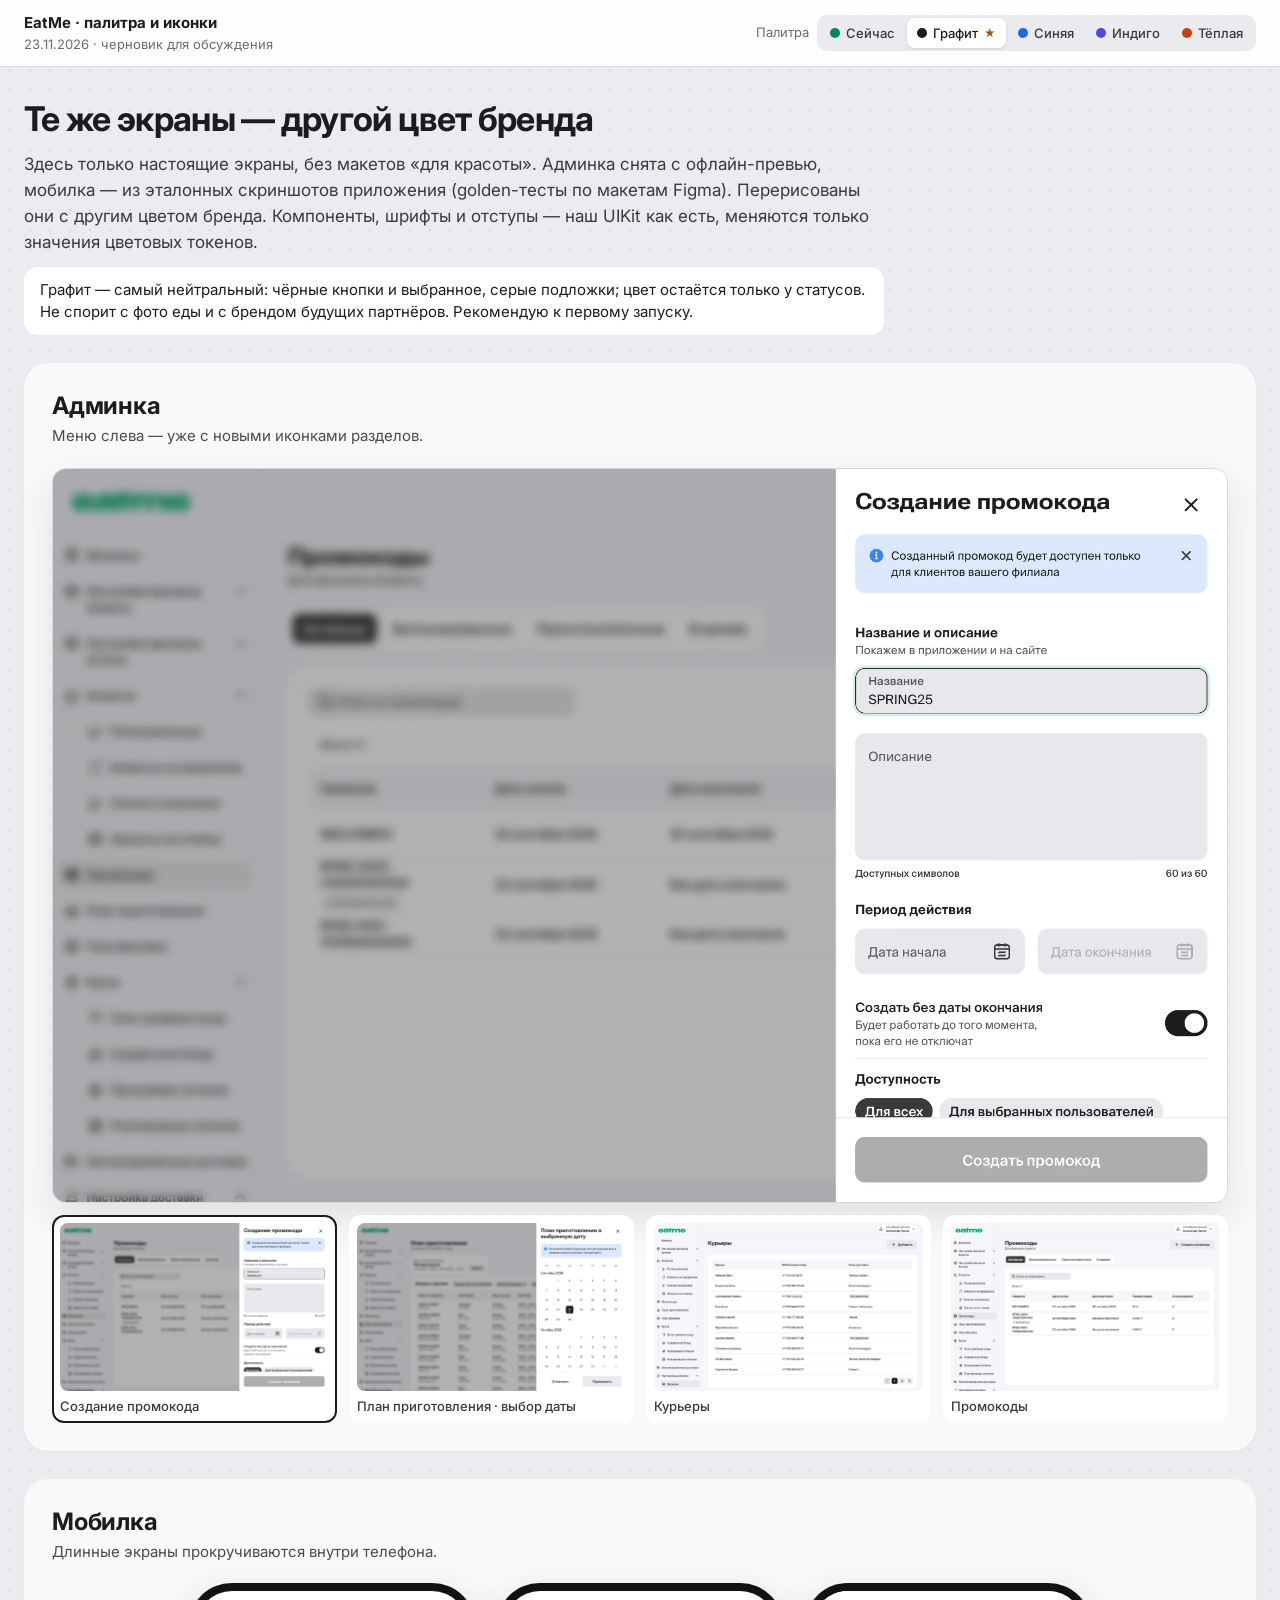
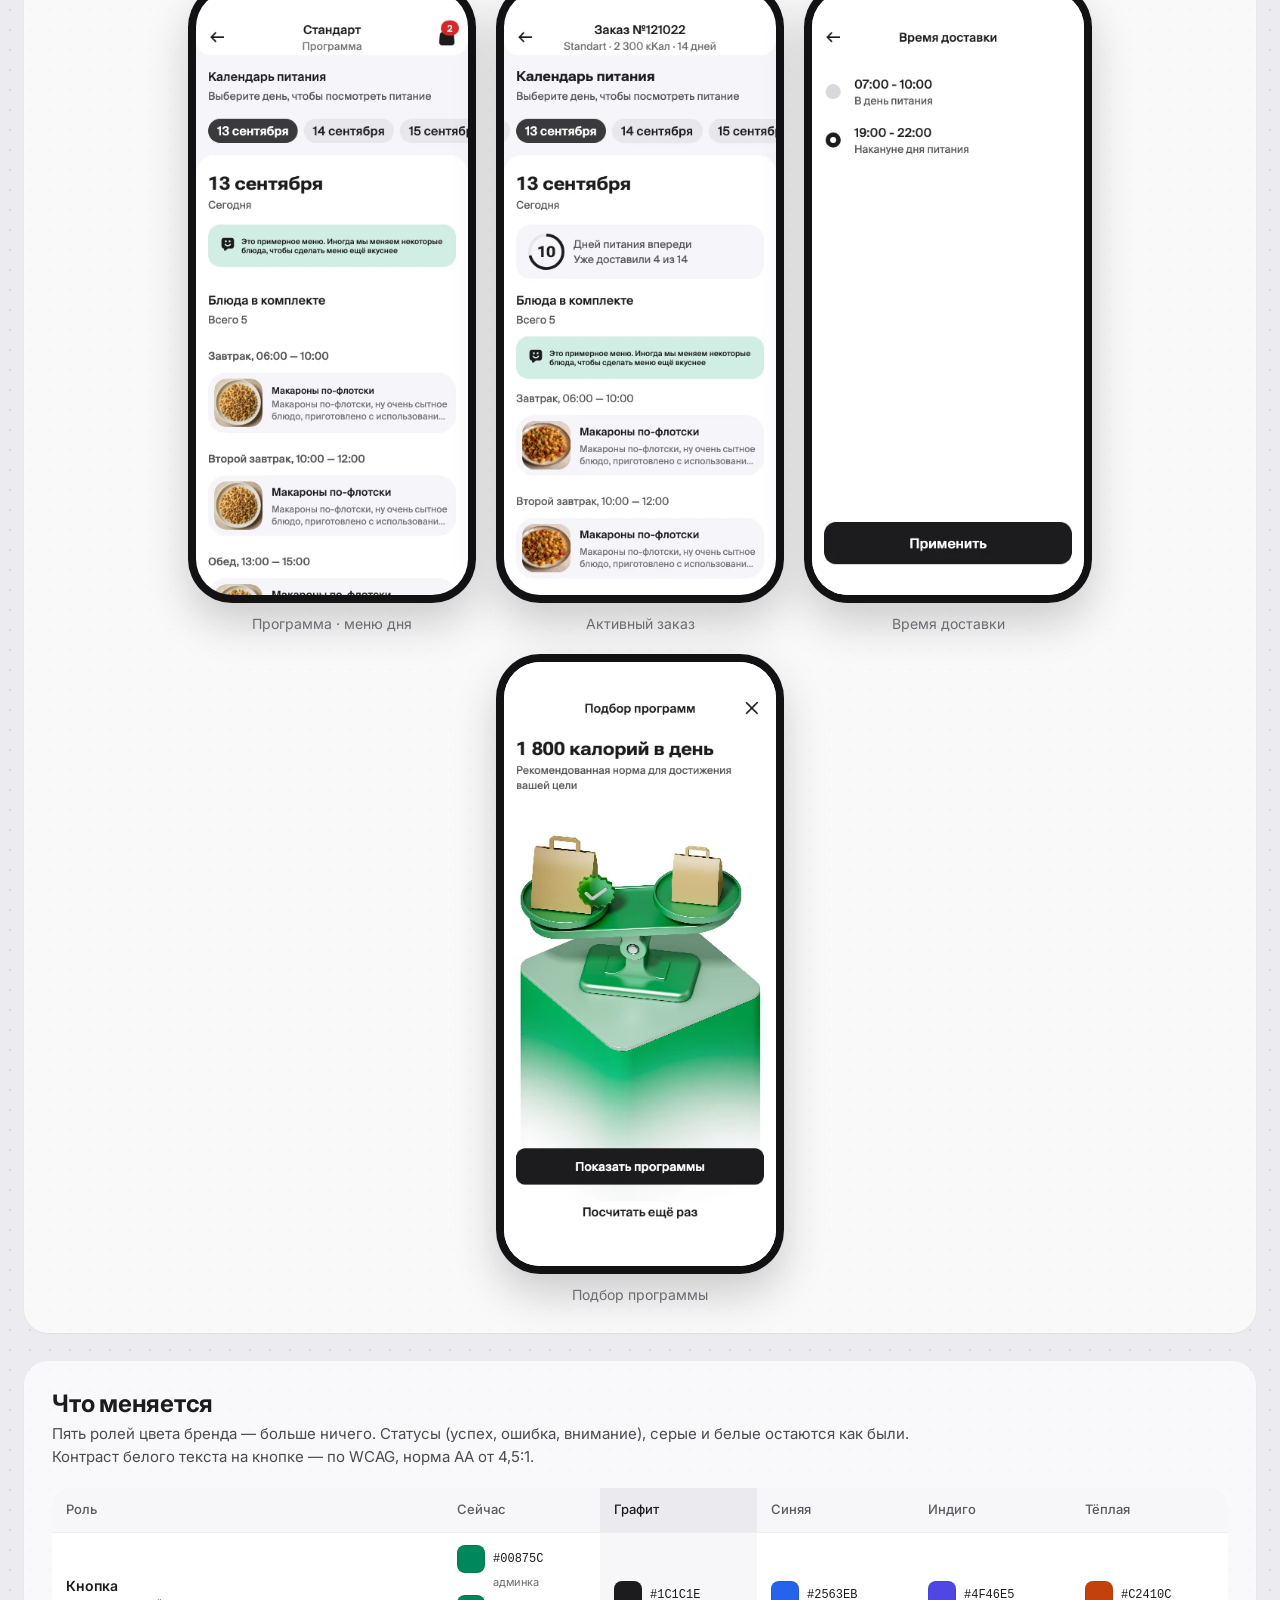
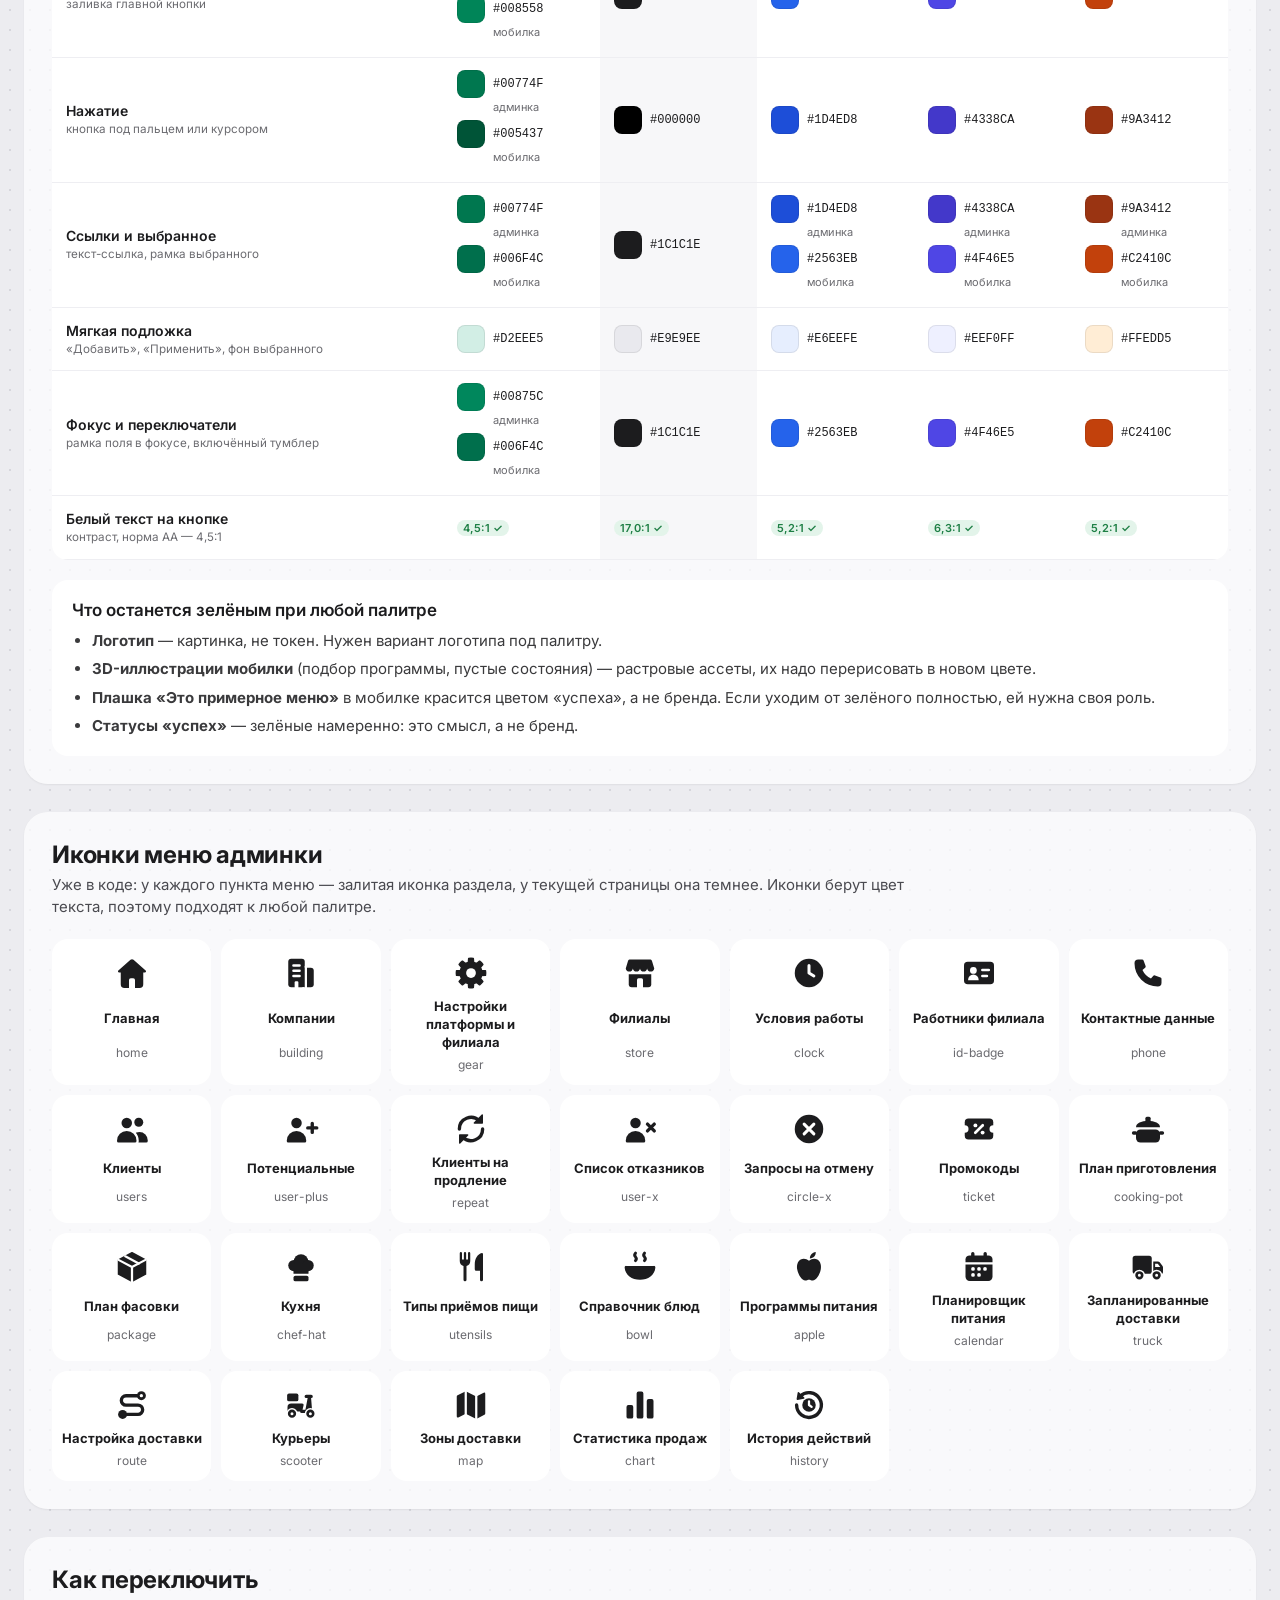
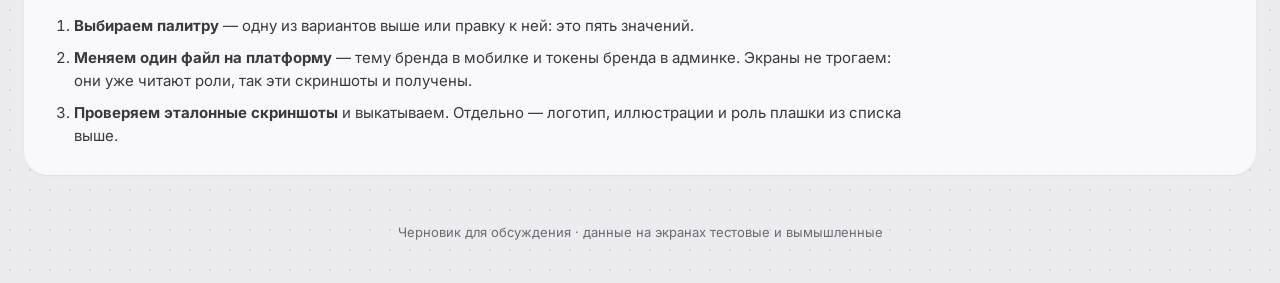
==== index.html @ 9a219c7a "Палитра без зелёного на настоящих экранах и иконки меню админки" ====
<!doctype html>
<html lang="ru" data-palette="graphite">
  <head>
    <meta charset="utf-8" />
    <meta name="viewport" content="width=device-width, initial-scale=1" />
    <meta name="robots" content="noindex, nofollow" />
    <title>EatMe — палитра без зелёного и иконки меню админки</title>
    <link rel="preconnect" href="https://fonts.googleapis.com" />
    <link rel="preconnect" href="https://fonts.gstatic.com" crossorigin />
    <link
      rel="stylesheet"
      href="https://fonts.googleapis.com/css2?family=Inter:wght@400;500;600;700&display=swap"
    />
    <link rel="stylesheet" href="styles.css" />
  </head>
  <body>
    <header class="toolbar">
      <div class="toolbar-title">
        <strong>EatMe · палитра и иконки</strong>
        <span>23.11.2026 · черновик для обсуждения</span>
      </div>
      <div class="control" role="group" aria-label="Палитра">
        <span class="control-label">Палитра</span>
        <div class="segmented" id="palette-switch"></div>
      </div>
    </header>

    <main>
      <section class="intro">
        <h1>Те же экраны — другой цвет бренда</h1>
        <p>
          Здесь только настоящие экраны, без макетов «для красоты». Админка снята с
          офлайн-превью, мобилка — из эталонных скриншотов приложения (golden-тесты по
          макетам Figma). Перерисованы они с другим цветом бренда. Компоненты, шрифты и
          отступы — наш UIKit как есть, меняются только значения цветовых токенов.
        </p>
        <p class="palette-note" id="palette-note"></p>
      </section>

      <section id="admin" class="board">
        <div class="board-head">
          <h2>Админка</h2>
          <p>Меню слева — уже с новыми иконками разделов.</p>
        </div>
        <div class="viewer">
          <img id="admin-main" class="viewer-main" alt="" />
          <div class="thumbs" id="admin-thumbs"></div>
        </div>
      </section>

      <section id="mobile" class="board">
        <div class="board-head">
          <h2>Мобилка</h2>
          <p>Длинные экраны прокручиваются внутри телефона.</p>
        </div>
        <div class="phones" id="phones"></div>
      </section>

      <section id="tokens" class="board">
        <div class="board-head">
          <h2>Что меняется</h2>
          <p>
            Пять ролей цвета бренда — больше ничего. Статусы (успех, ошибка, внимание),
            серые и белые остаются как были. Контраст белого текста на кнопке — по WCAG,
            норма AA от 4,5:1.
          </p>
        </div>
        <div class="table-wrap"><table class="tokens" id="token-table"></table></div>
        <div class="findings">
          <h3>Что останется зелёным при любой палитре</h3>
          <ul>
            <li><b>Логотип</b> — картинка, не токен. Нужен вариант логотипа под палитру.</li>
            <li>
              <b>3D-иллюстрации мобилки</b> (подбор программы, пустые состояния) — растровые
              ассеты, их надо перерисовать в новом цвете.
            </li>
            <li>
              <b>Плашка «Это примерное меню»</b> в мобилке красится цветом «успеха», а не
              бренда. Если уходим от зелёного полностью, ей нужна своя роль.
            </li>
            <li><b>Статусы «успех»</b> — зелёные намеренно: это смысл, а не бренд.</li>
          </ul>
        </div>
      </section>

      <section id="icons" class="board">
        <div class="board-head">
          <h2>Иконки меню админки</h2>
          <p>
            Уже в коде: у каждого пункта меню — залитая иконка раздела, у текущей страницы
            она темнее. Иконки берут цвет текста, поэтому подходят к любой палитре.
          </p>
        </div>
        <div class="glyphs" id="glyphs"></div>
      </section>

      <section id="rollout" class="board">
        <div class="board-head">
          <h2>Как переключить</h2>
        </div>
        <ol class="rollout">
          <li>
            <b>Выбираем палитру</b> — одну из вариантов выше или правку к ней: это пять
            значений.
          </li>
          <li>
            <b>Меняем один файл на платформу</b> — тему бренда в мобилке и токены бренда в
            админке. Экраны не трогаем: они уже читают роли, так эти скриншоты и получены.
          </li>
          <li>
            <b>Проверяем эталонные скриншоты</b> и выкатываем. Отдельно — логотип,
            иллюстрации и роль плашки из списка выше.
          </li>
        </ol>
      </section>
    </main>

    <footer class="foot">Черновик для обсуждения · данные на экранах тестовые и вымышленные</footer>
    <script src="app.js"></script>
  </body>
</html>
---- styles.css ----
* {
  box-sizing: border-box;
}

html {
  scroll-behavior: smooth;
  scroll-padding-top: 88px;
}

body {
  margin: 0;
  color: #1c1c1e;
  font: 400 15px/1.5 'Inter', system-ui, sans-serif;
  background-color: #ececf0;
  background-image: radial-gradient(#d6d6dc 1px, transparent 1px);
  background-size: 20px 20px;
}

h1,
h2,
h3,
p {
  margin: 0;
}

.toolbar {
  position: sticky;
  top: 0;
  z-index: 10;
  display: flex;
  flex-wrap: wrap;
  gap: 12px 24px;
  align-items: center;
  justify-content: space-between;
  padding: 12px 24px;
  border-bottom: 1px solid #dcdce2;
  background: rgb(255 255 255 / 92%);
  backdrop-filter: blur(12px);
}

.toolbar-title {
  display: grid;
}

.toolbar-title span,
.control-label {
  color: #6b6b70;
  font-size: 13px;
}

.control {
  display: flex;
  gap: 8px;
  align-items: center;
}

.segmented {
  display: flex;
  flex-wrap: wrap;
  gap: 2px;
  padding: 3px;
  border-radius: 10px;
  background: #ebebef;
}

.segmented button {
  display: inline-flex;
  gap: 6px;
  align-items: center;
  padding: 6px 10px;
  border: 0;
  border-radius: 8px;
  color: #3a3a3c;
  font: 500 13px/18px 'Inter', system-ui, sans-serif;
  background: transparent;
  cursor: pointer;
}

.segmented button[aria-pressed='true'] {
  color: #1c1c1e;
  background: #ffffff;
  box-shadow: 0 1px 3px rgb(0 0 0 / 12%);
}

.dot {
  width: 10px;
  height: 10px;
  border-radius: 50%;
}

.star {
  color: #a35400;
  font-size: 11px;
}

main {
  display: grid;
  gap: 28px;
  max-width: 1320px;
  margin: 0 auto;
  padding: 32px 24px 48px;
}

.intro {
  display: grid;
  gap: 12px;
  max-width: 860px;
}

.intro h1 {
  font: 700 34px/40px 'Inter', system-ui, sans-serif;
  letter-spacing: -0.02em;
}

.intro p {
  color: #3a3a3c;
  font-size: 17px;
  line-height: 26px;
}

.intro .palette-note {
  padding: 12px 16px;
  border-radius: 14px;
  color: #1c1c1e;
  font-size: 15px;
  line-height: 22px;
  background: #ffffff;
}

.board {
  display: grid;
  gap: 20px;
  padding: 28px;
  border-radius: 24px;
  background: rgb(255 255 255 / 70%);
  box-shadow: 0 1px 2px rgb(0 0 0 / 6%);
}

.board-head {
  display: grid;
  gap: 4px;
  max-width: 860px;
}

.board-head h2 {
  font: 700 24px/30px 'Inter', system-ui, sans-serif;
  letter-spacing: -0.01em;
}

.board-head p {
  color: #4a4a50;
}

/* Admin viewer */
.viewer {
  display: grid;
  gap: 12px;
}

.viewer-main {
  width: 100%;
  aspect-ratio: 1440 / 900;
  border: 1px solid #d7d7dd;
  border-radius: 14px;
  background: #ffffff;
  box-shadow: 0 16px 40px rgb(0 0 0 / 10%);
}

.thumbs {
  display: grid;
  grid-template-columns: repeat(4, minmax(0, 1fr));
  gap: 12px;
}

.thumb {
  display: grid;
  gap: 6px;
  padding: 6px;
  border: 2px solid transparent;
  border-radius: 12px;
  color: #3a3a3c;
  font: 500 13px/18px 'Inter', system-ui, sans-serif;
  text-align: left;
  background: #ffffff;
  cursor: pointer;
}

.thumb img {
  width: 100%;
  aspect-ratio: 1440 / 900;
  border-radius: 8px;
}

.thumb[aria-pressed='true'] {
  border-color: #1c1c1e;
}

/* Phones */
.phones {
  display: flex;
  flex-wrap: wrap;
  gap: 20px;
  justify-content: center;
}

.phone-cell {
  display: grid;
  gap: 10px;
  justify-items: center;
  margin: 0;
}

.phone {
  width: 288px;
  height: 620px;
  padding: 8px;
  border-radius: 44px;
  background: #121214;
  box-shadow: 0 20px 44px rgb(0 0 0 / 18%);
}

.phone-screen {
  height: 100%;
  overflow-y: auto;
  border-radius: 36px;
  background: #ffffff;
  scrollbar-width: none;
}

.phone-screen::-webkit-scrollbar {
  display: none;
}

.phone-screen img {
  display: block;
  width: 100%;
}

figcaption {
  color: #6b6b70;
  font-size: 14px;
}

/* Tokens */
.table-wrap {
  overflow-x: auto;
}

.tokens {
  width: 100%;
  min-width: 760px;
  border-collapse: separate;
  border-spacing: 0;
  overflow: hidden;
  border-radius: 16px;
  background: #ffffff;
}

.tokens th,
.tokens td {
  padding: 12px 14px;
  border-bottom: 1px solid #eeeef2;
  text-align: left;
  vertical-align: middle;
}

.tokens thead th {
  color: #5a5a60;
  font-size: 13px;
  font-weight: 500;
  background: #f7f7f9;
}

.tokens thead th.is-current {
  color: #1c1c1e;
  background: #ebebef;
}

.tokens td.is-current {
  background: #f7f7f9;
}

.tokens tbody th {
  font-size: 14px;
  font-weight: 600;
}

.tokens tbody th small {
  display: block;
  color: #6b6b70;
  font-weight: 400;
}

.cell {
  display: flex;
  gap: 8px;
  align-items: center;
  font: 500 12px/16px ui-monospace, SFMono-Regular, Menlo, monospace;
}

.cell i {
  flex: none;
  width: 28px;
  height: 28px;
  border: 1px solid rgb(0 0 0 / 8%);
  border-radius: 8px;
}

.aa {
  padding: 1px 6px;
  border-radius: 999px;
  font: 600 11px/16px 'Inter', system-ui, sans-serif;
  white-space: nowrap;
}

.aa-ok { color: #1e7f45; background: #e3f4ea; }
.aa-low { color: #a35400; background: #fff1dc; }

.findings {
  display: grid;
  gap: 8px;
  padding: 18px 20px;
  border-radius: 16px;
  background: #ffffff;
}

.findings h3 {
  font: 600 17px/24px 'Inter', system-ui, sans-serif;
}

.findings ul {
  display: grid;
  gap: 6px;
  margin: 0;
  padding-left: 20px;
  color: #3a3a3c;
}

/* Glyphs */
.glyphs {
  display: grid;
  grid-template-columns: repeat(auto-fill, minmax(150px, 1fr));
  gap: 10px;
}

.glyph {
  display: grid;
  gap: 6px;
  justify-items: center;
  padding: 16px 8px 12px;
  border-radius: 16px;
  text-align: center;
  background: #ffffff;
}

.glyph svg {
  width: 36px;
  height: 36px;
  color: #1c1c1e;
}

.glyph b {
  font-size: 13px;
  line-height: 18px;
}

.glyph small {
  color: #6b6b70;
  font-size: 12px;
  line-height: 16px;
}

.rollout {
  display: grid;
  gap: 10px;
  max-width: 860px;
  margin: 0;
  padding-left: 22px;
  color: #3a3a3c;
}

.rollout code {
  padding: 1px 6px;
  border-radius: 6px;
  font: 500 13px/20px ui-monospace, SFMono-Regular, Menlo, monospace;
  background: #ebebef;
}

.foot {
  padding: 0 24px 40px;
  color: #6b6b70;
  font-size: 13px;
  text-align: center;
}

@media (max-width: 720px) {
  .toolbar {
    position: static;
  }

  main {
    padding: 20px 12px 40px;
  }

  .board {
    padding: 18px;
  }

  .thumbs {
    grid-template-columns: repeat(2, minmax(0, 1fr));
  }

  .intro h1 {
    font-size: 28px;
    line-height: 34px;
  }
}

.cell-note {
  display: block;
  margin: 2px 0 6px 36px;
  color: #6b6b70;
  font-size: 11px;
  line-height: 14px;
}
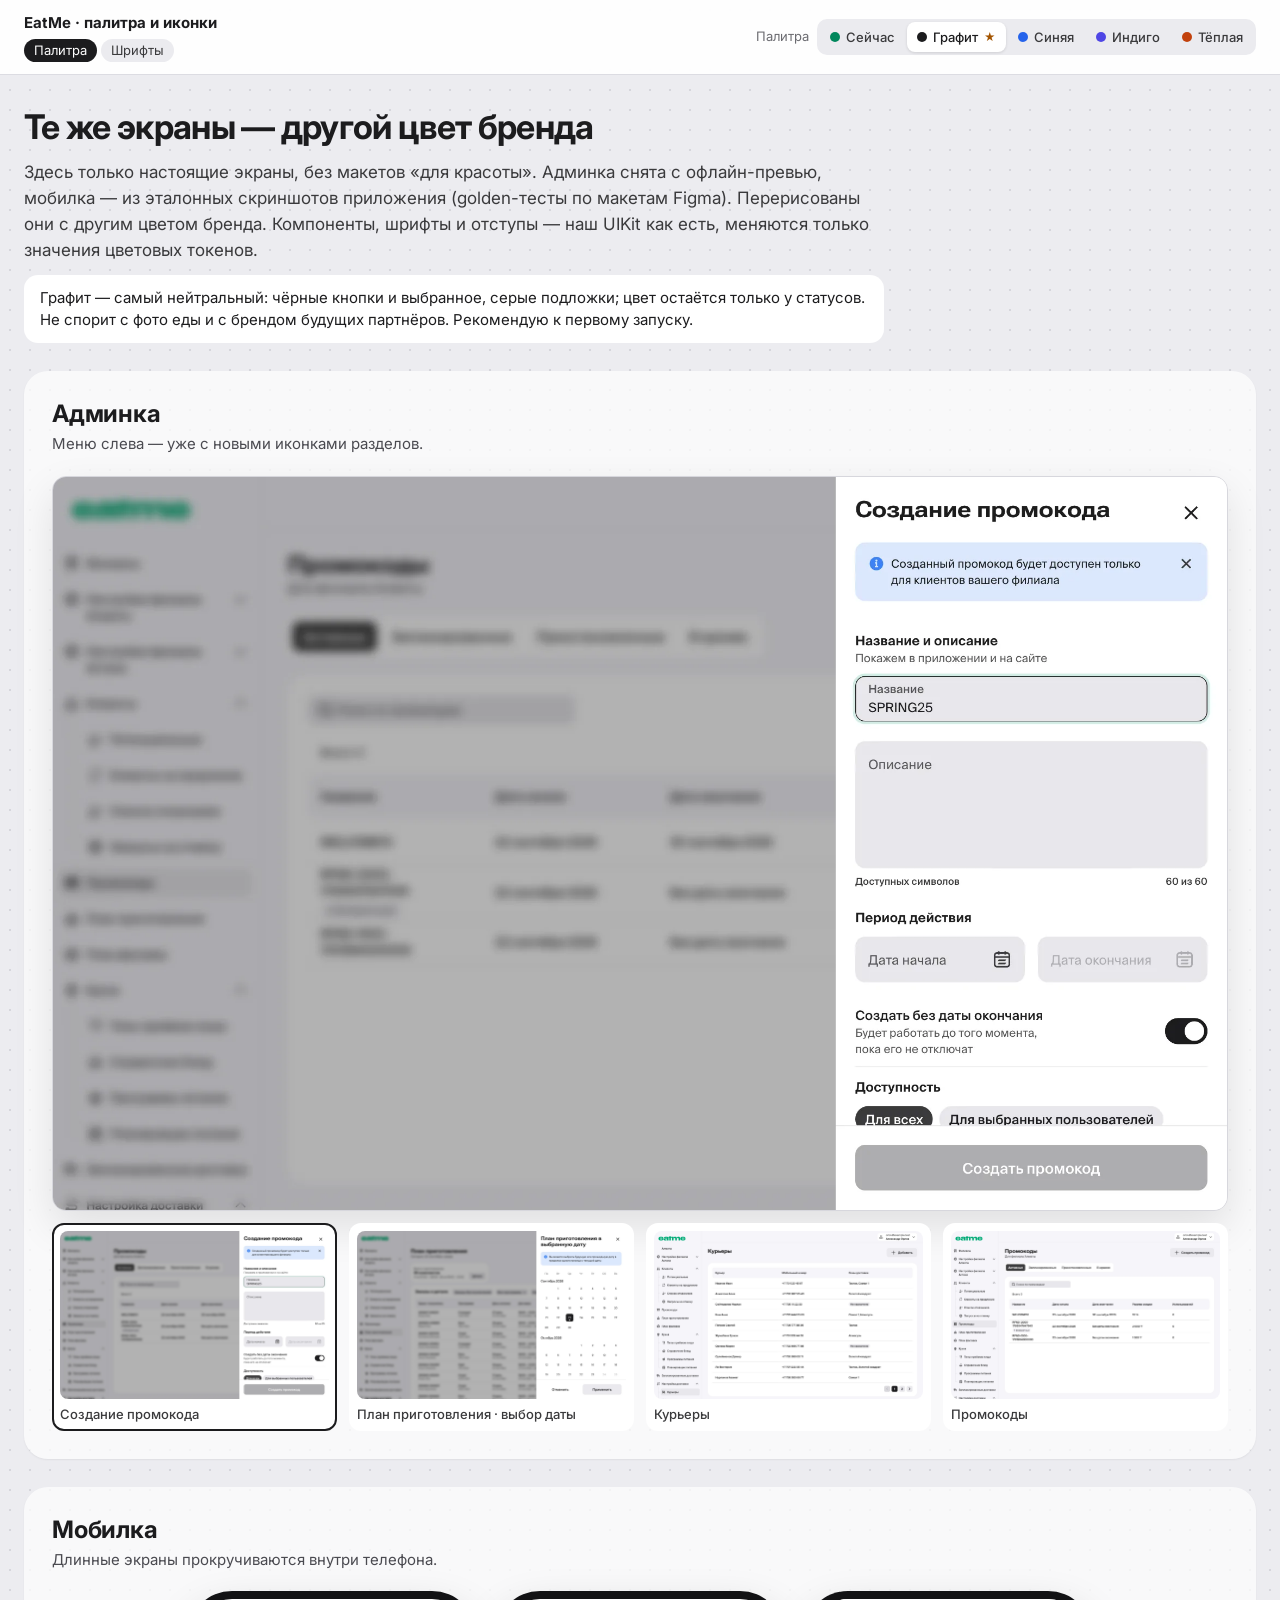
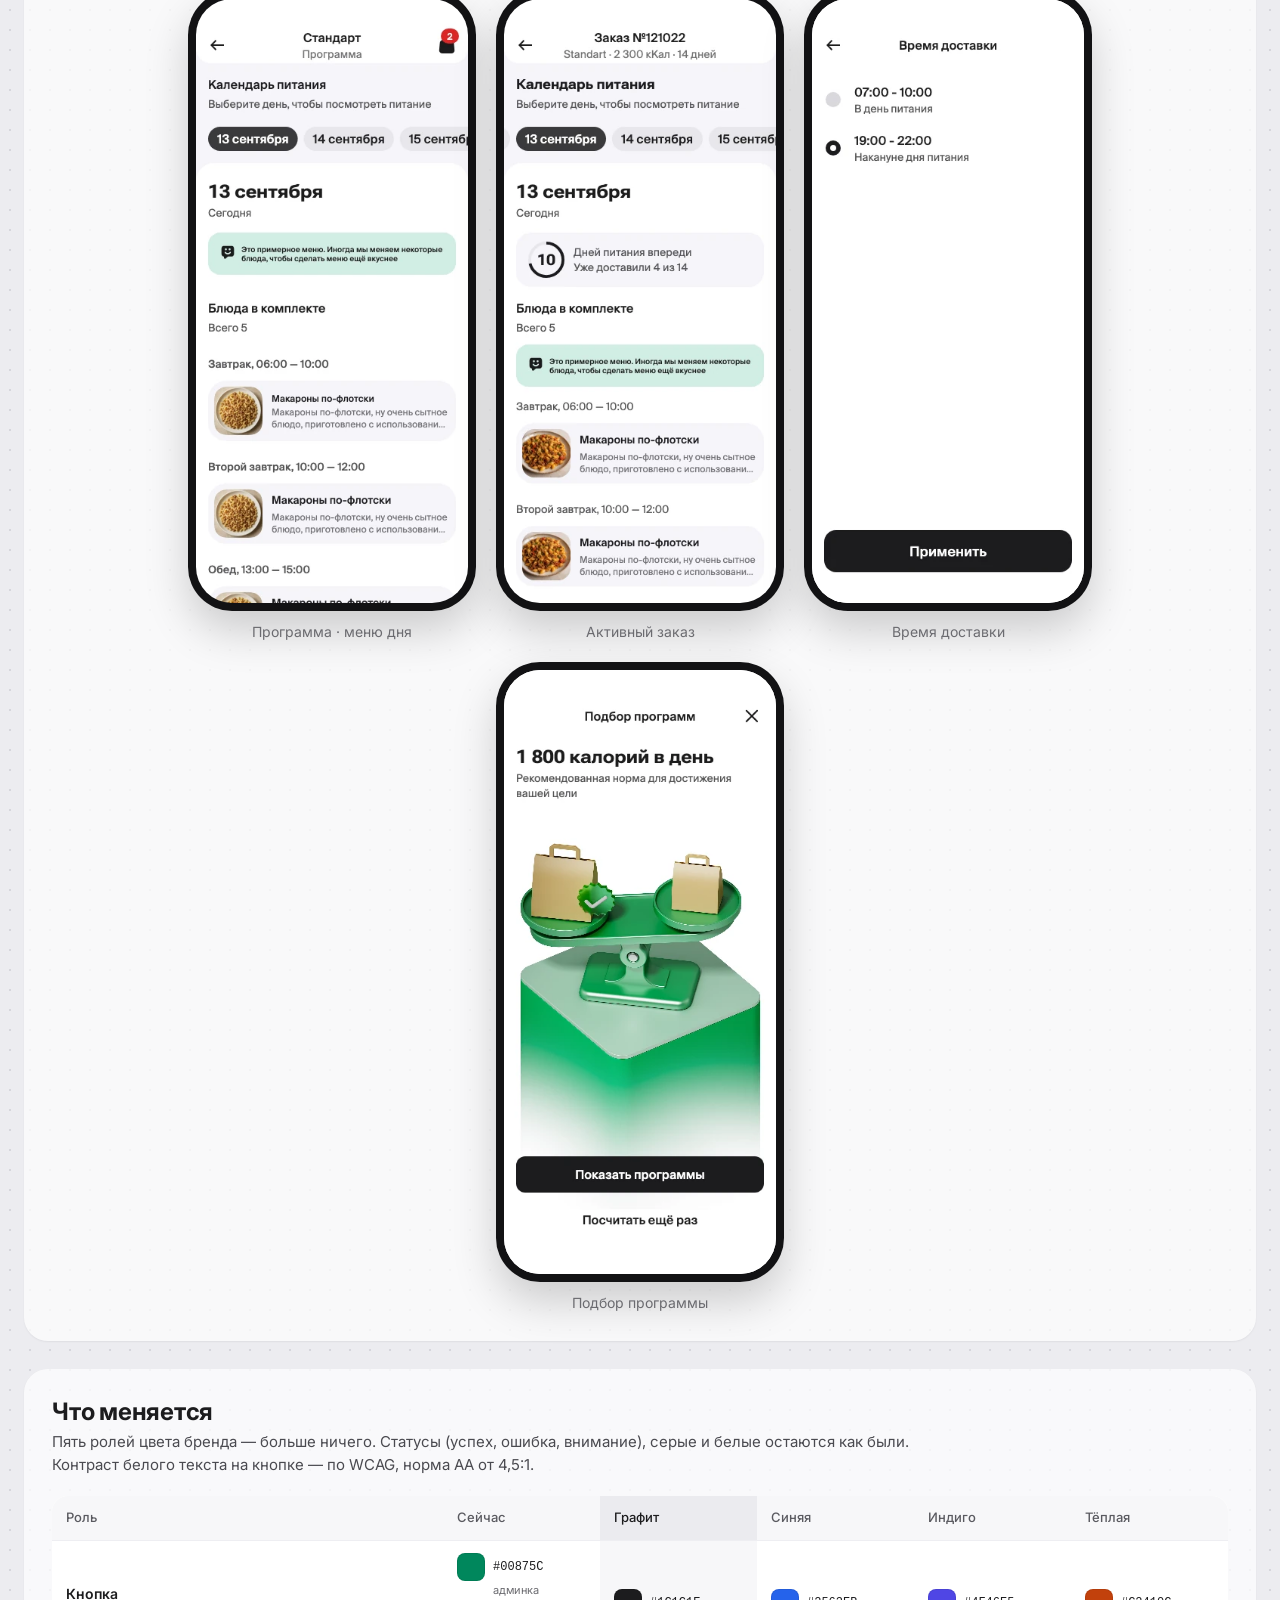
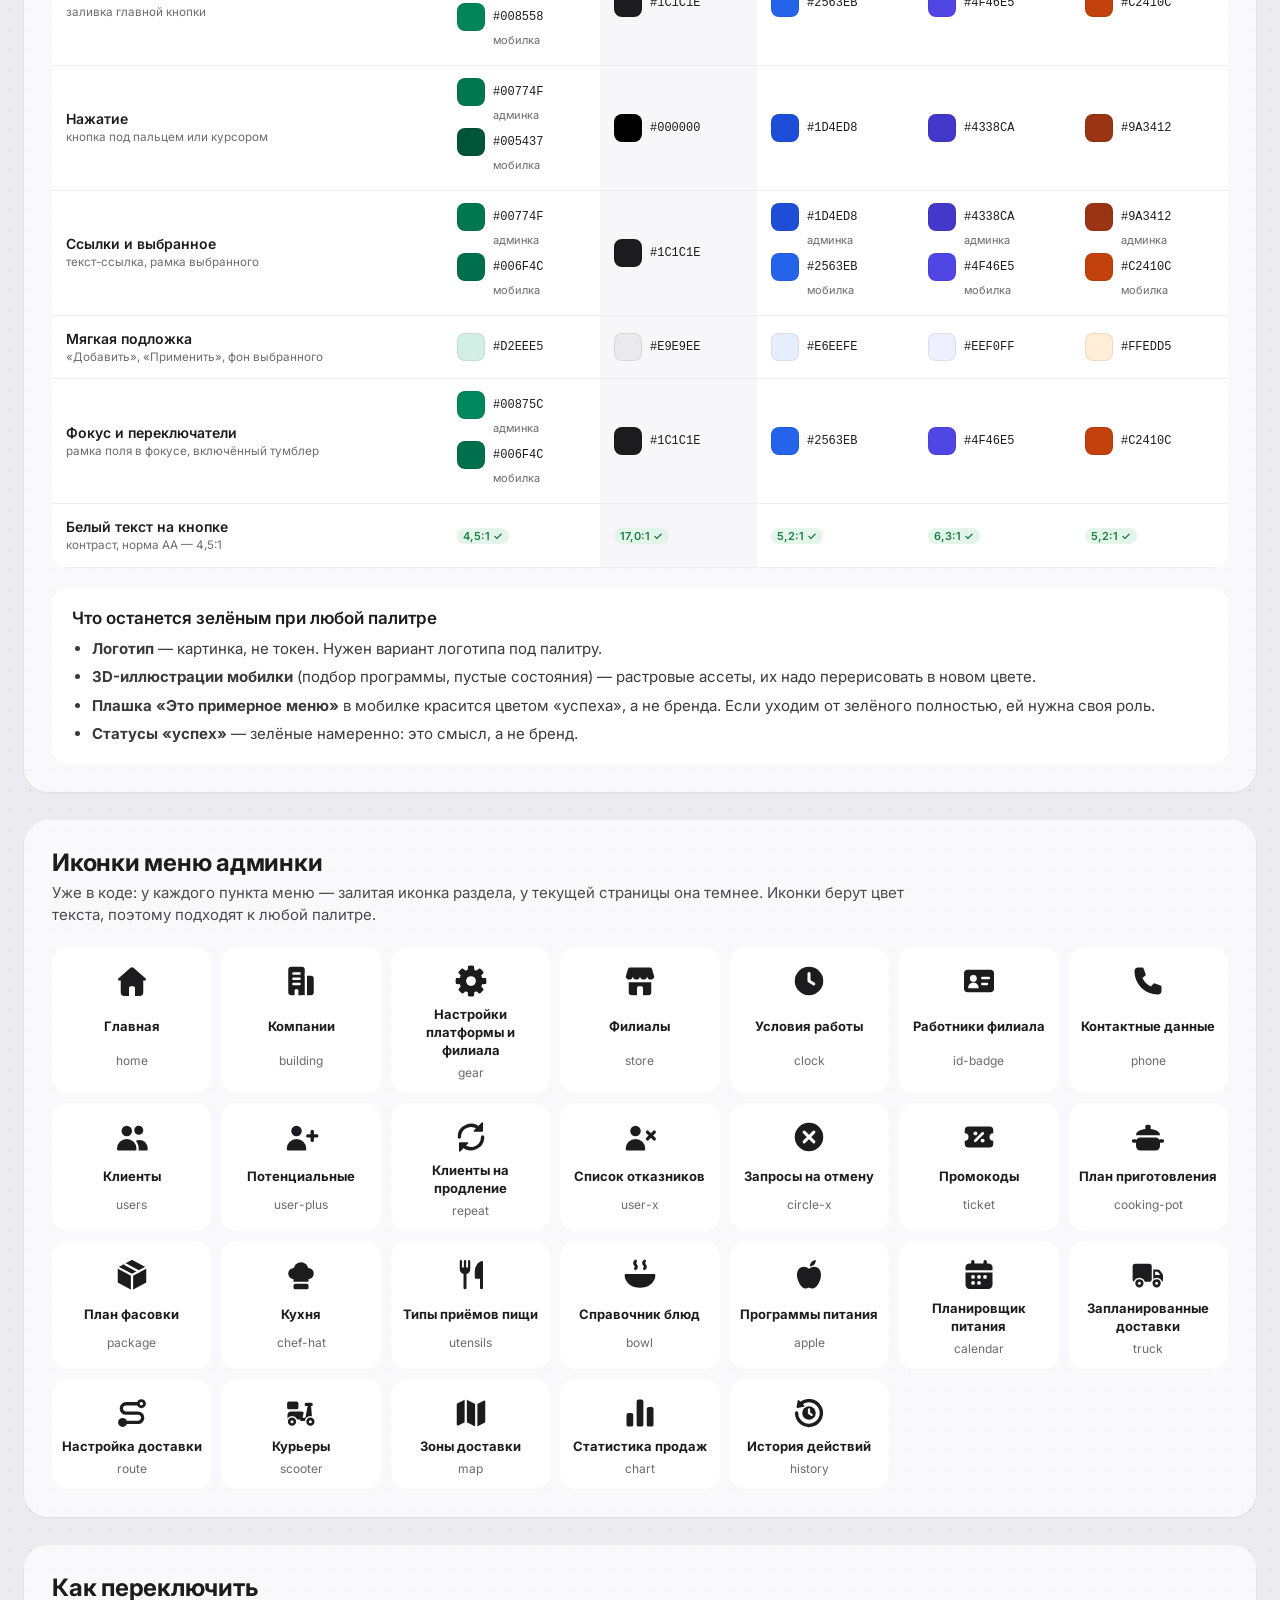
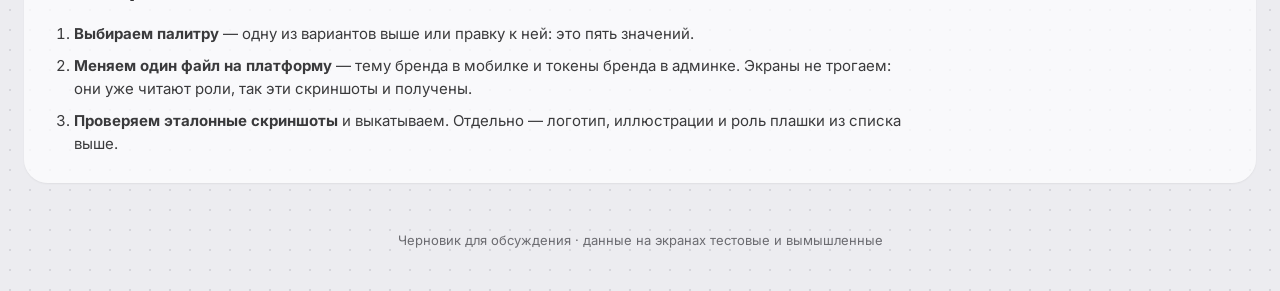
==== commit 0e44a1b8: "Шрифты мобилки: SF Pro на iOS и Inter на Android на настоящих экранах" ====
--- a/index.html
+++ b/index.html
@@ -17,7 +17,9 @@
     <header class="toolbar">
       <div class="toolbar-title">
         <strong>EatMe · палитра и иконки</strong>
-        <span>23.11.2026 · черновик для обсуждения</span>
+        <nav class="pages" aria-label="Страницы концепта">
+          <a href="./" aria-current="page">Палитра</a><a href="fonts.html">Шрифты</a>
+        </nav>
       </div>
       <div class="control" role="group" aria-label="Палитра">
         <span class="control-label">Палитра</span>
--- a/styles.css
+++ b/styles.css
@@ -423,3 +423,42 @@
   font-size: 11px;
   line-height: 14px;
 }
+
+.pages {
+  display: flex;
+  gap: 4px;
+  margin-top: 4px;
+}
+
+.pages a {
+  padding: 2px 10px;
+  border-radius: 999px;
+  color: #3a3a3c;
+  font-size: 13px;
+  text-decoration: none;
+  background: #ebebef;
+}
+
+.pages a[aria-current='page'] {
+  color: #ffffff;
+  background: #1c1c1e;
+}
+
+.controls {
+  display: flex;
+  flex-wrap: wrap;
+  gap: 12px 20px;
+  align-items: center;
+}
+
+.screen-switch {
+  justify-self: start;
+}
+
+.roles-table {
+  min-width: 640px;
+}
+
+.roles-table td {
+  font-size: 14px;
+}
